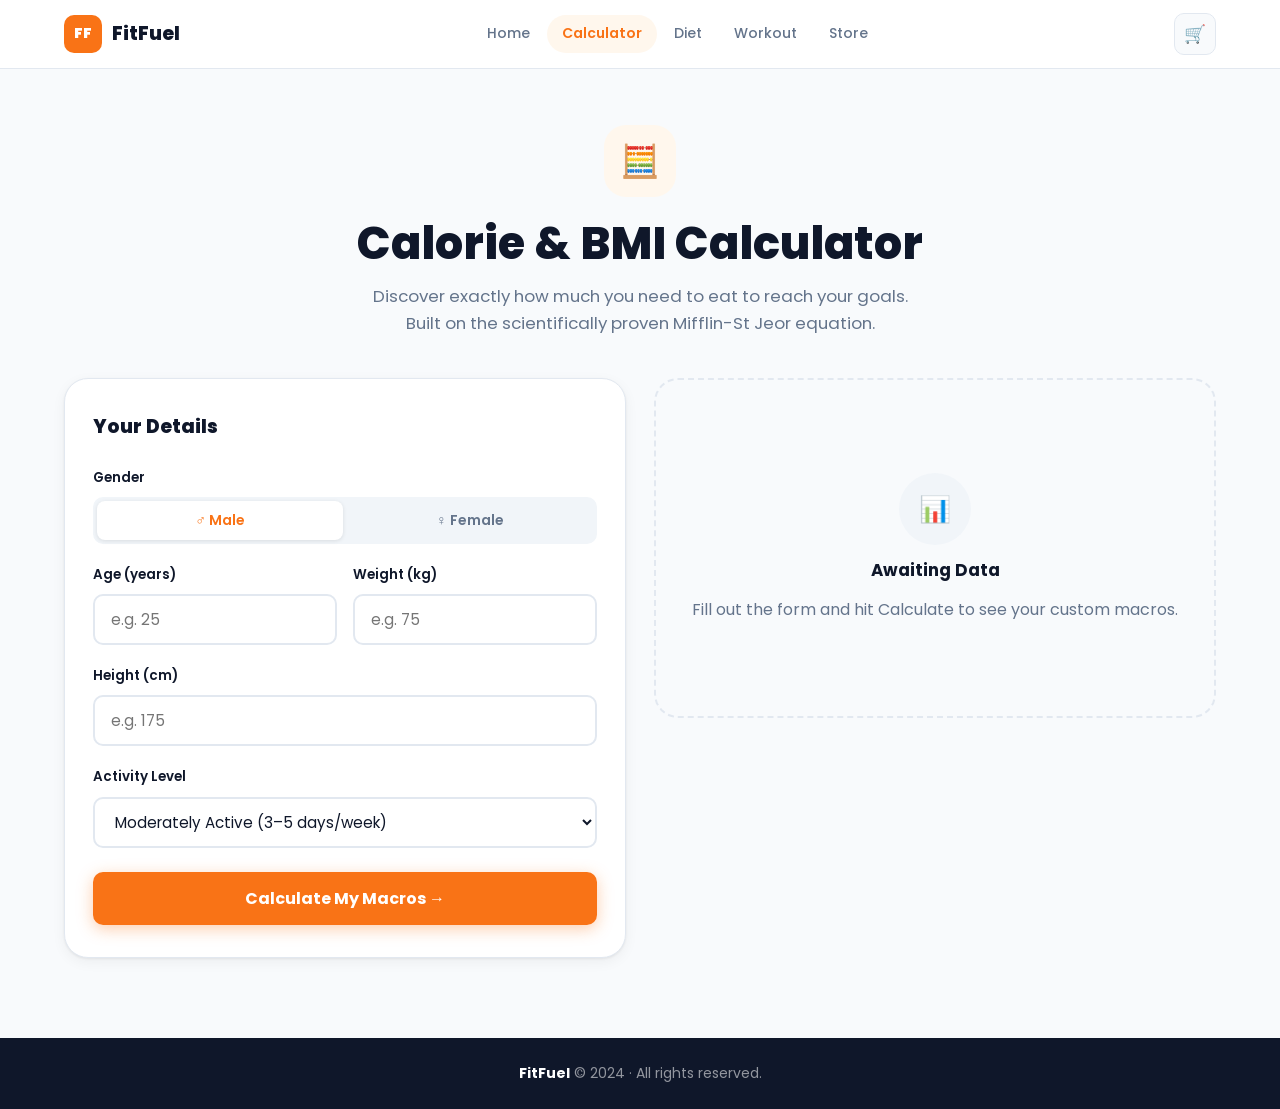
==== calculator.html @ c0cf62f4 "Add files via upload" ====
<!DOCTYPE html>
<html lang="en">
<head>
  <meta charset="UTF-8">
  <meta name="viewport" content="width=device-width, initial-scale=1.0">
  <title>Calorie & BMI Calculator — FitFuel</title>
  <meta name="description" content="Calculate your BMR, TDEE, BMI and ideal calorie targets using the Mifflin-St Jeor equation.">
  <link rel="stylesheet" href="style.css">
  <style>
    .calc-page { padding-bottom: 80px; }
    .calc-icon-wrap {
      width: 72px; height: 72px;
      background: var(--primary-light);
      border-radius: 22px;
      display: flex; align-items: center; justify-content: center;
      font-size: 2rem; margin: 0 auto 20px;
    }
    .calc-grid {
      display: grid;
      grid-template-columns: 1fr 1fr;
      gap: 28px;
      align-items: start;
    }
    .calc-form-card {
      background: #fff; border: 1px solid var(--border);
      border-radius: var(--r-lg); padding: 32px 28px;
      box-shadow: var(--shadow-sm);
    }
    .calc-form-card h2 { font-size: 1.2rem; font-weight: 800; margin-bottom: 24px; }
    .two-col { display: grid; grid-template-columns: 1fr 1fr; gap: 16px; }
    .calc-submit {
      width: 100%; padding: 14px;
      border-radius: var(--r-sm);
      background: linear-gradient(135deg, var(--primary), #f97316);
      color: #fff; font-size: 1rem; font-weight: 700;
      cursor: pointer; border: none;
      box-shadow: 0 4px 16px rgba(249,115,22,.35);
      transition: var(--t); margin-top: 4px;
    }
    .calc-submit:hover { transform: translateY(-2px); box-shadow: 0 8px 24px rgba(249,115,22,.45); }

    /* Results */
    .calc-result-card {
      background: #fff; border: 1px solid var(--border);
      border-radius: var(--r-lg); padding: 32px 28px;
      box-shadow: var(--shadow-sm);
    }
    .awaiting {
      min-height: 340px;
      display: flex; flex-direction: column;
      align-items: center; justify-content: center;
      gap: 12px; text-align: center; color: var(--muted);
      border: 2px dashed var(--border);
      border-radius: var(--r-lg); padding: 32px;
    }
    .awaiting .aw-icon {
      width: 72px; height: 72px;
      background: #f1f5f9; border-radius: 50%;
      display: flex; align-items: center; justify-content: center;
      font-size: 1.6rem;
    }
    .awaiting p:first-of-type { font-weight: 700; color: var(--fg); font-size: 1.05rem; }

    #calc-results { display: none; }
    .results-grid {
      display: grid; grid-template-columns: 1fr 1fr;
      gap: 14px; margin-top: 20px;
    }
    .res-tile {
      border: 2px solid var(--border); border-radius: var(--r);
      padding: 18px; text-align: center; transition: var(--t);
    }
    .res-tile.highlight { border-color: var(--primary); background: var(--primary-light); }
    .res-label { font-size: .72rem; font-weight: 700; color: var(--muted); text-transform: uppercase; letter-spacing: .06em; margin-bottom: 8px; }
    .res-value { font-size: 2.4rem; font-weight: 900; line-height: 1; color: var(--fg); }
    .res-tile.highlight .res-value { color: var(--primary); }
    .res-unit { font-size: .78rem; color: var(--muted); margin-top: 4px; }
    .res-full { grid-column: 1/-1; }
    .bmi-badge {
      display: inline-block; padding: 3px 14px;
      border-radius: 50px; font-size: .78rem; font-weight: 700;
      background: #dcfce7; color: #166534; margin-top: 8px;
    }
    .result-note {
      background: #eff6ff; border: 1px solid #bfdbfe;
      border-radius: var(--r-sm); padding: 14px 16px;
      font-size: .82rem; color: #1e40af;
      margin-top: 16px; line-height: 1.65;
    }
    .res-head { margin-bottom: 4px; }
    .res-head h2 { font-size: 1.15rem; font-weight: 800; }
    .res-head p  { font-size: .8rem; color: var(--muted); }

    @media (max-width: 820px) {
      .calc-grid   { grid-template-columns: 1fr; }
      .results-grid { grid-template-columns: 1fr 1fr; }
    }
    @media (max-width: 440px) {
      .two-col      { grid-template-columns: 1fr; }
      .results-grid { grid-template-columns: 1fr; }
    }
  </style>
</head>
<body>

<nav class="navbar">
  <div class="container nav-inner">
    <a href="index.html" class="nav-logo"><div class="logo-badge">FF</div>FitFuel</a>
    <div class="nav-toggle" onclick="this.nextElementSibling.classList.toggle('open')"><span></span><span></span><span></span></div>
    <div class="nav-links">
      <a href="index.html">Home</a>
      <a href="calculator.html" class="active">Calculator</a>
      <a href="diet.html">Diet</a>
      <a href="workout.html">Workout</a>
      <a href="store.html">Store</a>
    </div>
    <button class="nav-cart" onclick="location.href='store.html'" title="Cart">🛒<span class="cart-count"></span></button>
  </div>
</nav>

<main class="calc-page">
  <div class="container">
    <div class="page-header fade-up fade-up-1">
      <div class="calc-icon-wrap">🧮</div>
      <h1>Calorie &amp; BMI Calculator</h1>
      <p>Discover exactly how much you need to eat to reach your goals. Built on the scientifically proven Mifflin-St Jeor equation.</p>
    </div>

    <div class="calc-grid">
      <!-- Form -->
      <div class="calc-form-card fade-up fade-up-2">
        <h2>Your Details</h2>
        <form id="calc-form">
          <div class="form-group">
            <label>Gender</label>
            <div class="gender-toggle">
              <button type="button" class="gender-btn active" data-gender="male">♂ Male</button>
              <button type="button" class="gender-btn" data-gender="female">♀ Female</button>
            </div>
          </div>
          <div class="two-col">
            <div class="form-group">
              <label for="age">Age (years)</label>
              <input type="number" id="age" class="form-control" placeholder="e.g. 25" min="10" max="100" required>
            </div>
            <div class="form-group">
              <label for="weight">Weight (kg)</label>
              <input type="number" id="weight" class="form-control" placeholder="e.g. 75" min="30" step="0.1" required>
            </div>
          </div>
          <div class="form-group">
            <label for="height">Height (cm)</label>
            <input type="number" id="height" class="form-control" placeholder="e.g. 175" min="100" max="250" required>
          </div>
          <div class="form-group">
            <label for="activity">Activity Level</label>
            <select id="activity" class="form-control">
              <option value="1.2">Sedentary (desk job, no exercise)</option>
              <option value="1.375">Lightly Active (1–3 days/week)</option>
              <option value="1.55" selected>Moderately Active (3–5 days/week)</option>
              <option value="1.725">Very Active (6–7 days/week)</option>
              <option value="1.9">Extremely Active (athlete / physical job)</option>
            </select>
          </div>
          <button type="submit" class="calc-submit">Calculate My Macros →</button>
        </form>
      </div>

      <!-- Results -->
      <div class="fade-up fade-up-3">
        <div class="awaiting" id="calc-empty">
          <div class="aw-icon">📊</div>
          <p>Awaiting Data</p>
          <p>Fill out the form and hit Calculate to see your custom macros.</p>
        </div>

        <div id="calc-results" class="calc-result-card">
          <div class="res-head">
            <h2>Your Results</h2>
            <p>Based on Mifflin-St Jeor equation</p>
          </div>
          <div class="results-grid">
            <div class="res-tile">
              <div class="res-label">Basal Metabolic Rate</div>
              <div class="res-value" id="res-bmr">—</div>
              <div class="res-unit">kcal / day at rest</div>
            </div>
            <div class="res-tile highlight">
              <div class="res-label">Maintenance (TDEE)</div>
              <div class="res-value" id="res-maintenance">—</div>
              <div class="res-unit">kcal / day</div>
            </div>
            <div class="res-tile">
              <div class="res-label">Weight Loss (−500 kcal)</div>
              <div class="res-value" id="res-loss" style="color:#2563eb">—</div>
              <div class="res-unit">kcal / day</div>
            </div>
            <div class="res-tile">
              <div class="res-label">Muscle Gain (+500 kcal)</div>
              <div class="res-value" id="res-gain" style="color:#16a34a">—</div>
              <div class="res-unit">kcal / day</div>
            </div>
            <div class="res-tile res-full">
              <div class="res-label">Body Mass Index (BMI)</div>
              <div class="res-value" id="res-bmi" style="font-size:2.8rem">—</div>
              <div><span class="bmi-badge" id="res-bmi-label">—</span></div>
            </div>
          </div>
          <div class="result-note">
            ℹ️ A 500 kcal daily deficit creates ~0.5 kg fat loss per week. A 500 kcal surplus supports muscle growth when combined with progressive resistance training.
          </div>
        </div>
      </div>
    </div>
  </div>
</main>

<footer><strong>FitFuel</strong> &copy; 2024 · All rights reserved.</footer>
<div id="toast"></div>
<script src="script.js"></script>
<script>
  document.getElementById('calc-form').addEventListener('submit', function() {
    document.getElementById('calc-empty').style.display = 'none';
  });
</script>
</body>
</html>
---- style.css ----
/* =============================================
   FitFuel — style.css  (Final Version)
   ============================================= */
@import url('https://fonts.googleapis.com/css2?family=Poppins:wght@300;400;500;600;700;800;900&display=swap');

*, *::before, *::after { box-sizing: border-box; margin: 0; padding: 0; }

:root {
  --primary:      #f97316;
  --primary-dark: #ea580c;
  --primary-light:#fff7ed;
  --fg:           #0f172a;
  --muted:        #64748b;
  --border:       #e2e8f0;
  --bg:           #f8fafc;
  --white:        #ffffff;
  --shadow-sm:    0 1px 3px rgba(0,0,0,.07),0 4px 14px rgba(0,0,0,.05);
  --shadow-md:    0 4px 24px rgba(0,0,0,.1);
  --shadow-lg:    0 16px 48px rgba(0,0,0,.14);
  --r:            16px;
  --r-sm:         10px;
  --r-lg:         24px;
  --r-xl:         32px;
  --t:            all .22s ease;
}

html { scroll-behavior: smooth; }
body {
  font-family: 'Poppins', sans-serif;
  background: var(--bg);
  color: var(--fg);
  line-height: 1.65;
  font-size: 16px;
  min-height: 100vh;
  display: flex;
  flex-direction: column;
}
img { max-width: 100%; display: block; }
a   { text-decoration: none; color: inherit; }
ul  { list-style: none; }
button { font-family: inherit; cursor: pointer; border: none; background: none; }
input, select, textarea { font-family: inherit; }
main { flex: 1; }

/* ── Layout ── */
.container { max-width: 1200px; margin: 0 auto; padding: 0 24px; }

/* ── Navbar ── */
.navbar {
  position: sticky; top: 0; z-index: 100;
  background: rgba(255,255,255,.92);
  backdrop-filter: blur(14px);
  -webkit-backdrop-filter: blur(14px);
  border-bottom: 1px solid var(--border);
}
.nav-inner {
  display: flex; align-items: center; justify-content: space-between;
  height: 68px; gap: 16px;
}
.nav-logo {
  display: flex; align-items: center; gap: 10px;
  font-size: 1.2rem; font-weight: 800; color: var(--fg);
}
.logo-badge {
  width: 38px; height: 38px;
  background: var(--primary); color: #fff;
  border-radius: 10px;
  display: flex; align-items: center; justify-content: center;
  font-weight: 900; font-size: .9rem; flex-shrink: 0;
}
.nav-links { display: flex; align-items: center; gap: 2px; }
.nav-links a {
  padding: 7px 15px; border-radius: 50px;
  font-size: .875rem; font-weight: 500; color: var(--muted);
  transition: var(--t);
}
.nav-links a:hover { color: var(--fg); background: var(--bg); }
.nav-links a.active { color: var(--primary); background: var(--primary-light); font-weight: 600; }
.nav-cart {
  position: relative; width: 42px; height: 42px;
  border-radius: var(--r-sm);
  background: var(--bg); border: 1.5px solid var(--border);
  display: flex; align-items: center; justify-content: center;
  font-size: 1.1rem; cursor: pointer; transition: var(--t);
}
.nav-cart:hover { border-color: var(--primary); color: var(--primary); }
.cart-count {
  position: absolute; top: -6px; right: -6px;
  background: var(--primary); color: #fff;
  font-size: .62rem; font-weight: 800;
  width: 18px; height: 18px; border-radius: 50%;
  display: none; align-items: center; justify-content: center;
}
.cart-count.visible { display: flex; }
.nav-toggle { display: none; flex-direction: column; gap: 5px; cursor: pointer; padding: 4px; }
.nav-toggle span { display: block; width: 22px; height: 2px; background: var(--fg); border-radius: 2px; transition: var(--t); }

/* ── Footer ── */
footer {
  background: var(--fg); color: rgba(255,255,255,.55);
  text-align: center; padding: 24px 16px;
  font-size: .875rem;
}
footer strong { color: #fff; }

/* ── Buttons ── */
.btn {
  display: inline-flex; align-items: center; justify-content: center; gap: 8px;
  padding: 13px 28px; border-radius: var(--r-sm);
  font-weight: 700; font-size: .95rem; cursor: pointer; border: none;
  transition: var(--t);
}
.btn-primary {
  background: linear-gradient(135deg, var(--primary), #f97316);
  color: #fff;
  box-shadow: 0 4px 16px rgba(249,115,22,.35);
}
.btn-primary:hover { transform: translateY(-2px); box-shadow: 0 8px 24px rgba(249,115,22,.45); }
.btn-white {
  background: #fff; color: var(--fg);
  border: 2px solid var(--border);
}
.btn-white:hover { border-color: rgba(249,115,22,.5); background: var(--primary-light); transform: translateY(-1px); }
.btn-outline { background: transparent; border: 2px solid var(--fg); color: var(--fg); }
.btn-outline:hover { background: var(--fg); color: #fff; }

/* ── Section tag ── */
.section-tag {
  display: inline-flex; align-items: center; gap: 7px;
  background: var(--primary-light); color: var(--primary);
  padding: 6px 16px; border-radius: 50px;
  font-size: .8rem; font-weight: 600;
  border: 1px solid rgba(249,115,22,.2);
  margin-bottom: 16px;
}

/* ── Page header ── */
.page-header { text-align: center; padding: 56px 0 40px; }
.page-header h1 {
  font-size: clamp(2rem, 5vw, 2.8rem);
  font-weight: 800; line-height: 1.2; margin-bottom: 12px;
}
.page-header p { font-size: 1.05rem; color: var(--muted); max-width: 560px; margin: 0 auto; }

/* ── Text gradient ── */
.text-gradient {
  background: linear-gradient(135deg, var(--primary) 0%, #f59e0b 100%);
  -webkit-background-clip: text; -webkit-text-fill-color: transparent;
  background-clip: text;
}

/* ── Cards ── */
.card {
  background: var(--white); border-radius: var(--r-lg);
  border: 1px solid var(--border); box-shadow: var(--shadow-sm);
  transition: var(--t);
}
.card:hover { box-shadow: var(--shadow-md); }

/* ── Form ── */
.form-group { margin-bottom: 20px; }
.form-group label {
  display: block; font-size: .84rem; font-weight: 600;
  color: var(--fg); margin-bottom: 8px;
}
.form-control {
  width: 100%; padding: 12px 16px;
  border: 2px solid var(--border); border-radius: var(--r-sm);
  font-size: .95rem; background: #fff; color: var(--fg);
  transition: var(--t); outline: none;
}
.form-control:focus { border-color: var(--primary); box-shadow: 0 0 0 4px rgba(249,115,22,.1); }

/* Gender toggle */
.gender-toggle {
  display: flex; background: #f1f5f9;
  border-radius: var(--r-sm); padding: 4px; gap: 4px;
}
.gender-btn {
  flex: 1; padding: 9px; font-size: .875rem; font-weight: 600;
  border-radius: 8px; transition: var(--t); color: var(--muted);
}
.gender-btn.active {
  background: #fff; color: var(--primary);
  box-shadow: 0 1px 4px rgba(0,0,0,.1);
}
.gender-btn:hover:not(.active) { color: var(--fg); }

/* Toggle group */
.toggle-group { display: flex; background: #f1f5f9; border-radius: var(--r-sm); padding: 4px; gap: 4px; }
.toggle-btn { flex: 1; padding: 9px; font-size: .85rem; font-weight: 600; border-radius: 8px; transition: var(--t); color: var(--muted); }
.toggle-btn.active { background: #fff; color: var(--primary); box-shadow: 0 1px 4px rgba(0,0,0,.1); }
.toggle-btn:hover:not(.active) { color: var(--fg); }

/* Radio cards */
.radio-cards { display: flex; flex-direction: column; gap: 8px; }
.radio-card {
  display: flex; align-items: flex-start; gap: 12px;
  padding: 14px 16px; border: 2px solid var(--border);
  border-radius: var(--r-sm); cursor: pointer; transition: var(--t);
}
.radio-card.active { border-color: var(--primary); background: var(--primary-light); }
.radio-card:hover:not(.active) { border-color: rgba(249,115,22,.35); }
.radio-dot {
  width: 18px; height: 18px; border-radius: 50%;
  border: 2px solid var(--border); background: #fff;
  flex-shrink: 0; margin-top: 1px; transition: var(--t);
  display: flex; align-items: center; justify-content: center;
}
.radio-card.active .radio-dot { border-color: var(--primary); background: var(--primary); }
.radio-card.active .radio-dot::after {
  content: ''; width: 6px; height: 6px;
  background: #fff; border-radius: 50%;
}
.radio-card-text strong { display: block; font-size: .9rem; font-weight: 700; }
.radio-card-text span   { font-size: .8rem; color: var(--muted); }

/* Badges */
.badge {
  display: inline-flex; align-items: center;
  padding: 3px 10px; border-radius: 50px;
  font-size: .72rem; font-weight: 700;
  text-transform: uppercase; letter-spacing: .04em;
}
.badge-compound  { background: #fff7ed; color: #c2410c; border: 1px solid #fed7aa; }
.badge-isolation { background: #eff6ff; color: #1d4ed8; border: 1px solid #bfdbfe; }

/* Stars */
.stars { color: #f59e0b; font-size: .85rem; }

/* Macro pills */
.macro-pills { display: flex; gap: 8px; flex-wrap: wrap; }
.macro-pill { padding: 4px 10px; border-radius: 8px; font-size: .75rem; font-weight: 700; }
.macro-kcal { background: #f1f5f9; color: #475569; }
.macro-p    { background: #fef2f2; color: #dc2626; }
.macro-c    { background: #eff6ff; color: #2563eb; }
.macro-f    { background: #fefce8; color: #ca8a04; }

/* Toast */
#toast {
  position: fixed; bottom: 24px; right: 24px;
  background: var(--fg); color: #fff;
  padding: 14px 22px; border-radius: var(--r-sm);
  font-size: .875rem; font-weight: 600;
  box-shadow: 0 8px 24px rgba(0,0,0,.25);
  transform: translateY(80px); opacity: 0;
  transition: all .3s ease; z-index: 999; max-width: 300px;
}
#toast.show { transform: translateY(0); opacity: 1; }

/* ── Responsive ── */
@media (max-width: 768px) {
  .nav-links {
    display: none; flex-direction: column; position: absolute;
    top: 68px; left: 0; right: 0;
    background: #fff; border-bottom: 1px solid var(--border);
    padding: 16px 24px; gap: 4px;
  }
  .nav-links.open { display: flex; }
  .navbar { position: relative; }
  .nav-toggle { display: flex; }
  .container { padding: 0 16px; }
  .page-header { padding: 36px 0 28px; }
}

/* ── Animations ── */
@keyframes float {
  0%,100% { transform: translateY(0); }
  50%      { transform: translateY(-10px); }
}
.float { animation: float 3s ease-in-out infinite; }

@keyframes fadeUp {
  from { opacity: 0; transform: translateY(24px); }
  to   { opacity: 1; transform: translateY(0); }
}
.fade-up { animation: fadeUp .6s ease forwards; }
.fade-up-1 { animation-delay: .1s; opacity: 0; }
.fade-up-2 { animation-delay: .2s; opacity: 0; }
.fade-up-3 { animation-delay: .3s; opacity: 0; }
.fade-up-4 { animation-delay: .4s; opacity: 0; }
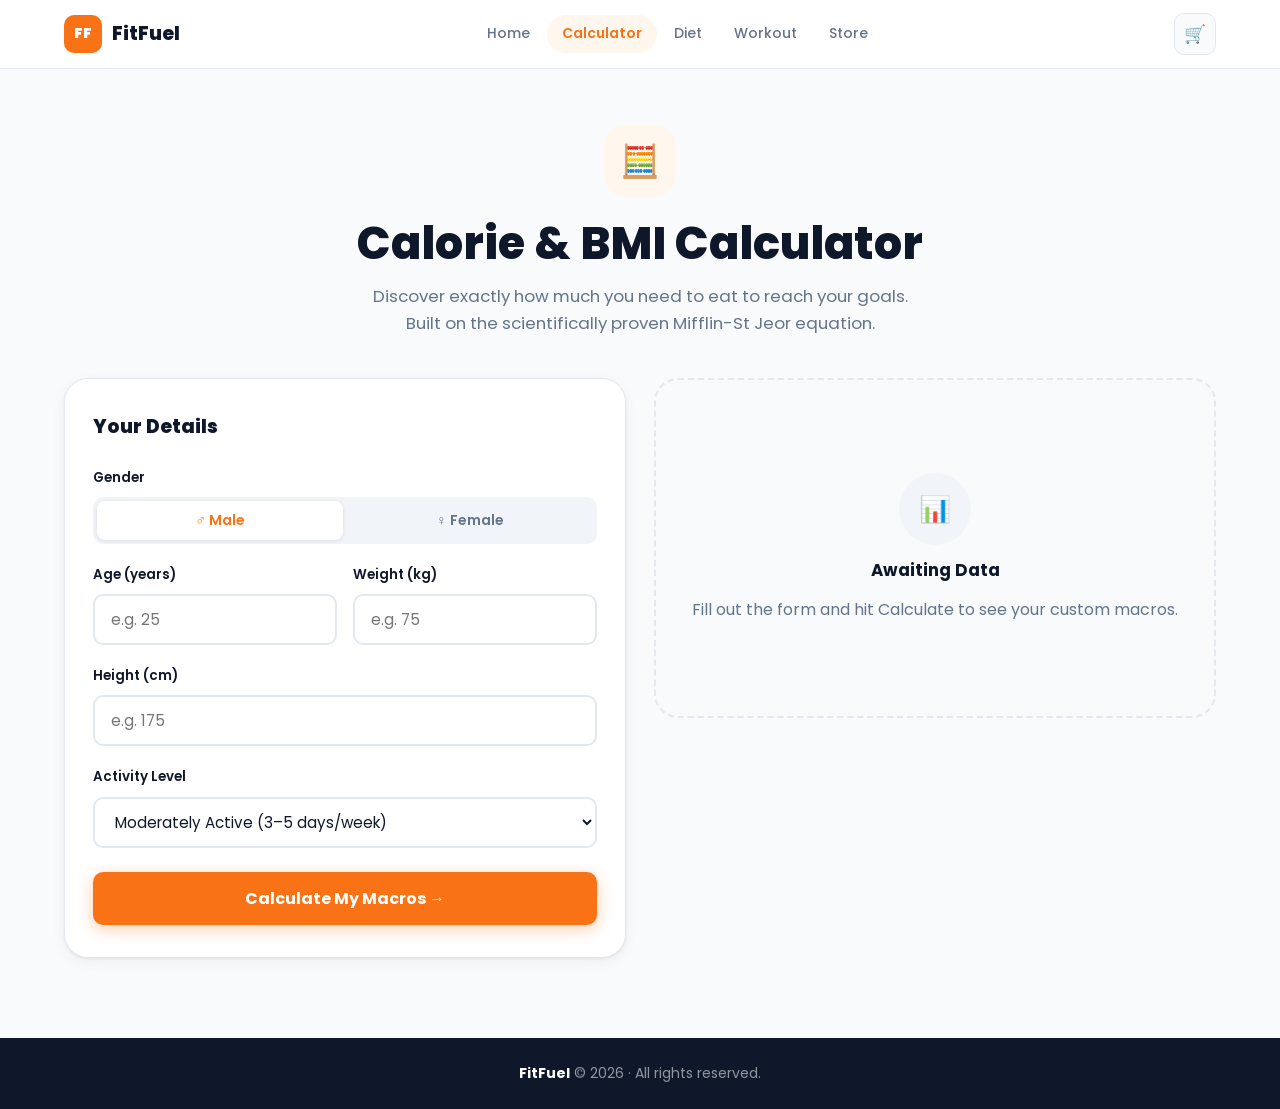
==== commit 6692558e: "Add files via upload" ====
--- a/calculator.html
+++ b/calculator.html
@@ -1,227 +1,359 @@
 <!DOCTYPE html>
 <html lang="en">
+
 <head>
   <meta charset="UTF-8">
   <meta name="viewport" content="width=device-width, initial-scale=1.0">
   <title>Calorie & BMI Calculator — FitFuel</title>
-  <meta name="description" content="Calculate your BMR, TDEE, BMI and ideal calorie targets using the Mifflin-St Jeor equation.">
+  <meta name="description"
+    content="Calculate your BMR, TDEE, BMI and ideal calorie targets using the Mifflin-St Jeor equation.">
   <link rel="stylesheet" href="style.css">
   <style>
-    .calc-page { padding-bottom: 80px; }
+    .calc-page {
+      padding-bottom: 80px;
+    }
+
     .calc-icon-wrap {
-      width: 72px; height: 72px;
+      width: 72px;
+      height: 72px;
       background: var(--primary-light);
       border-radius: 22px;
-      display: flex; align-items: center; justify-content: center;
-      font-size: 2rem; margin: 0 auto 20px;
-    }
+      display: flex;
+      align-items: center;
+      justify-content: center;
+      font-size: 2rem;
+      margin: 0 auto 20px;
+    }
+
     .calc-grid {
       display: grid;
       grid-template-columns: 1fr 1fr;
       gap: 28px;
       align-items: start;
     }
+
     .calc-form-card {
-      background: #fff; border: 1px solid var(--border);
-      border-radius: var(--r-lg); padding: 32px 28px;
+      background: #fff;
+      border: 1px solid var(--border);
+      border-radius: var(--r-lg);
+      padding: 32px 28px;
       box-shadow: var(--shadow-sm);
     }
-    .calc-form-card h2 { font-size: 1.2rem; font-weight: 800; margin-bottom: 24px; }
-    .two-col { display: grid; grid-template-columns: 1fr 1fr; gap: 16px; }
+
+    .calc-form-card h2 {
+      font-size: 1.2rem;
+      font-weight: 800;
+      margin-bottom: 24px;
+    }
+
+    .two-col {
+      display: grid;
+      grid-template-columns: 1fr 1fr;
+      gap: 16px;
+    }
+
     .calc-submit {
-      width: 100%; padding: 14px;
+      width: 100%;
+      padding: 14px;
       border-radius: var(--r-sm);
       background: linear-gradient(135deg, var(--primary), #f97316);
-      color: #fff; font-size: 1rem; font-weight: 700;
-      cursor: pointer; border: none;
-      box-shadow: 0 4px 16px rgba(249,115,22,.35);
-      transition: var(--t); margin-top: 4px;
-    }
-    .calc-submit:hover { transform: translateY(-2px); box-shadow: 0 8px 24px rgba(249,115,22,.45); }
+      color: #fff;
+      font-size: 1rem;
+      font-weight: 700;
+      cursor: pointer;
+      border: none;
+      box-shadow: 0 4px 16px rgba(249, 115, 22, .35);
+      transition: var(--t);
+      margin-top: 4px;
+    }
+
+    .calc-submit:hover {
+      transform: translateY(-2px);
+      box-shadow: 0 8px 24px rgba(249, 115, 22, .45);
+    }
 
     /* Results */
     .calc-result-card {
-      background: #fff; border: 1px solid var(--border);
-      border-radius: var(--r-lg); padding: 32px 28px;
+      background: #fff;
+      border: 1px solid var(--border);
+      border-radius: var(--r-lg);
+      padding: 32px 28px;
       box-shadow: var(--shadow-sm);
     }
+
     .awaiting {
       min-height: 340px;
-      display: flex; flex-direction: column;
-      align-items: center; justify-content: center;
-      gap: 12px; text-align: center; color: var(--muted);
+      display: flex;
+      flex-direction: column;
+      align-items: center;
+      justify-content: center;
+      gap: 12px;
+      text-align: center;
+      color: var(--muted);
       border: 2px dashed var(--border);
-      border-radius: var(--r-lg); padding: 32px;
-    }
+      border-radius: var(--r-lg);
+      padding: 32px;
+    }
+
     .awaiting .aw-icon {
-      width: 72px; height: 72px;
-      background: #f1f5f9; border-radius: 50%;
-      display: flex; align-items: center; justify-content: center;
+      width: 72px;
+      height: 72px;
+      background: #f1f5f9;
+      border-radius: 50%;
+      display: flex;
+      align-items: center;
+      justify-content: center;
       font-size: 1.6rem;
     }
-    .awaiting p:first-of-type { font-weight: 700; color: var(--fg); font-size: 1.05rem; }
-
-    #calc-results { display: none; }
+
+    .awaiting p:first-of-type {
+      font-weight: 700;
+      color: var(--fg);
+      font-size: 1.05rem;
+    }
+
+    #calc-results {
+      display: none;
+    }
+
     .results-grid {
-      display: grid; grid-template-columns: 1fr 1fr;
-      gap: 14px; margin-top: 20px;
-    }
+      display: grid;
+      grid-template-columns: 1fr 1fr;
+      gap: 14px;
+      margin-top: 20px;
+    }
+
     .res-tile {
-      border: 2px solid var(--border); border-radius: var(--r);
-      padding: 18px; text-align: center; transition: var(--t);
-    }
-    .res-tile.highlight { border-color: var(--primary); background: var(--primary-light); }
-    .res-label { font-size: .72rem; font-weight: 700; color: var(--muted); text-transform: uppercase; letter-spacing: .06em; margin-bottom: 8px; }
-    .res-value { font-size: 2.4rem; font-weight: 900; line-height: 1; color: var(--fg); }
-    .res-tile.highlight .res-value { color: var(--primary); }
-    .res-unit { font-size: .78rem; color: var(--muted); margin-top: 4px; }
-    .res-full { grid-column: 1/-1; }
+      border: 2px solid var(--border);
+      border-radius: var(--r);
+      padding: 18px;
+      text-align: center;
+      transition: var(--t);
+    }
+
+    .res-tile.highlight {
+      border-color: var(--primary);
+      background: var(--primary-light);
+    }
+
+    .res-label {
+      font-size: .72rem;
+      font-weight: 700;
+      color: var(--muted);
+      text-transform: uppercase;
+      letter-spacing: .06em;
+      margin-bottom: 8px;
+    }
+
+    .res-value {
+      font-size: 2.4rem;
+      font-weight: 900;
+      line-height: 1;
+      color: var(--fg);
+    }
+
+    .res-tile.highlight .res-value {
+      color: var(--primary);
+    }
+
+    .res-unit {
+      font-size: .78rem;
+      color: var(--muted);
+      margin-top: 4px;
+    }
+
+    .res-full {
+      grid-column: 1/-1;
+    }
+
     .bmi-badge {
-      display: inline-block; padding: 3px 14px;
-      border-radius: 50px; font-size: .78rem; font-weight: 700;
-      background: #dcfce7; color: #166534; margin-top: 8px;
-    }
+      display: inline-block;
+      padding: 3px 14px;
+      border-radius: 50px;
+      font-size: .78rem;
+      font-weight: 700;
+      background: #dcfce7;
+      color: #166534;
+      margin-top: 8px;
+    }
+
     .result-note {
-      background: #eff6ff; border: 1px solid #bfdbfe;
-      border-radius: var(--r-sm); padding: 14px 16px;
-      font-size: .82rem; color: #1e40af;
-      margin-top: 16px; line-height: 1.65;
-    }
-    .res-head { margin-bottom: 4px; }
-    .res-head h2 { font-size: 1.15rem; font-weight: 800; }
-    .res-head p  { font-size: .8rem; color: var(--muted); }
+      background: #eff6ff;
+      border: 1px solid #bfdbfe;
+      border-radius: var(--r-sm);
+      padding: 14px 16px;
+      font-size: .82rem;
+      color: #1e40af;
+      margin-top: 16px;
+      line-height: 1.65;
+    }
+
+    .res-head {
+      margin-bottom: 4px;
+    }
+
+    .res-head h2 {
+      font-size: 1.15rem;
+      font-weight: 800;
+    }
+
+    .res-head p {
+      font-size: .8rem;
+      color: var(--muted);
+    }
 
     @media (max-width: 820px) {
-      .calc-grid   { grid-template-columns: 1fr; }
-      .results-grid { grid-template-columns: 1fr 1fr; }
-    }
+      .calc-grid {
+        grid-template-columns: 1fr;
+      }
+
+      .results-grid {
+        grid-template-columns: 1fr 1fr;
+      }
+    }
+
     @media (max-width: 440px) {
-      .two-col      { grid-template-columns: 1fr; }
-      .results-grid { grid-template-columns: 1fr; }
+      .two-col {
+        grid-template-columns: 1fr;
+      }
+
+      .results-grid {
+        grid-template-columns: 1fr;
+      }
     }
   </style>
 </head>
+
 <body>
 
-<nav class="navbar">
-  <div class="container nav-inner">
-    <a href="index.html" class="nav-logo"><div class="logo-badge">FF</div>FitFuel</a>
-    <div class="nav-toggle" onclick="this.nextElementSibling.classList.toggle('open')"><span></span><span></span><span></span></div>
-    <div class="nav-links">
-      <a href="index.html">Home</a>
-      <a href="calculator.html" class="active">Calculator</a>
-      <a href="diet.html">Diet</a>
-      <a href="workout.html">Workout</a>
-      <a href="store.html">Store</a>
+  <nav class="navbar">
+    <div class="container nav-inner">
+      <a href="index.html" class="nav-logo">
+        <div class="logo-badge">FF</div>FitFuel
+      </a>
+      <div class="nav-toggle" onclick="this.nextElementSibling.classList.toggle('open')">
+        <span></span><span></span><span></span>
+      </div>
+      <div class="nav-links">
+        <a href="index.html">Home</a>
+        <a href="calculator.html" class="active">Calculator</a>
+        <a href="diet.html">Diet</a>
+        <a href="workout.html">Workout</a>
+        <a href="store.html">Store</a>
+      </div>
+      <button class="nav-cart" onclick="location.href='store.html'" title="Cart">🛒<span
+          class="cart-count"></span></button>
     </div>
-    <button class="nav-cart" onclick="location.href='store.html'" title="Cart">🛒<span class="cart-count"></span></button>
-  </div>
-</nav>
-
-<main class="calc-page">
-  <div class="container">
-    <div class="page-header fade-up fade-up-1">
-      <div class="calc-icon-wrap">🧮</div>
-      <h1>Calorie &amp; BMI Calculator</h1>
-      <p>Discover exactly how much you need to eat to reach your goals. Built on the scientifically proven Mifflin-St Jeor equation.</p>
-    </div>
-
-    <div class="calc-grid">
-      <!-- Form -->
-      <div class="calc-form-card fade-up fade-up-2">
-        <h2>Your Details</h2>
-        <form id="calc-form">
-          <div class="form-group">
-            <label>Gender</label>
-            <div class="gender-toggle">
-              <button type="button" class="gender-btn active" data-gender="male">♂ Male</button>
-              <button type="button" class="gender-btn" data-gender="female">♀ Female</button>
-            </div>
+  </nav>
+
+  <main class="calc-page">
+    <div class="container">
+      <div class="page-header fade-up fade-up-1">
+        <div class="calc-icon-wrap">🧮</div>
+        <h1>Calorie &amp; BMI Calculator</h1>
+        <p>Discover exactly how much you need to eat to reach your goals. Built on the scientifically proven Mifflin-St
+          Jeor equation.</p>
+      </div>
+
+      <div class="calc-grid">
+        <!-- Form -->
+        <div class="calc-form-card fade-up fade-up-2">
+          <h2>Your Details</h2>
+          <form id="calc-form">
+            <div class="form-group">
+              <label>Gender</label>
+              <div class="gender-toggle">
+                <button type="button" class="gender-btn active" data-gender="male">♂ Male</button>
+                <button type="button" class="gender-btn" data-gender="female">♀ Female</button>
+              </div>
+            </div>
+            <div class="two-col">
+              <div class="form-group">
+                <label for="age">Age (years)</label>
+                <input type="number" id="age" class="form-control" placeholder="e.g. 25" min="10" max="100" required>
+              </div>
+              <div class="form-group">
+                <label for="weight">Weight (kg)</label>
+                <input type="number" id="weight" class="form-control" placeholder="e.g. 75" min="30" step="0.1"
+                  required>
+              </div>
+            </div>
+            <div class="form-group">
+              <label for="height">Height (cm)</label>
+              <input type="number" id="height" class="form-control" placeholder="e.g. 175" min="100" max="250" required>
+            </div>
+            <div class="form-group">
+              <label for="activity">Activity Level</label>
+              <select id="activity" class="form-control">
+                <option value="1.2">Sedentary (desk job, no exercise)</option>
+                <option value="1.375">Lightly Active (1–3 days/week)</option>
+                <option value="1.55" selected>Moderately Active (3–5 days/week)</option>
+                <option value="1.725">Very Active (6–7 days/week)</option>
+                <option value="1.9">Extremely Active (athlete / physical job)</option>
+              </select>
+            </div>
+            <button type="submit" class="calc-submit">Calculate My Macros →</button>
+          </form>
+        </div>
+
+        <!-- Results -->
+        <div class="fade-up fade-up-3">
+          <div class="awaiting" id="calc-empty">
+            <div class="aw-icon">📊</div>
+            <p>Awaiting Data</p>
+            <p>Fill out the form and hit Calculate to see your custom macros.</p>
           </div>
-          <div class="two-col">
-            <div class="form-group">
-              <label for="age">Age (years)</label>
-              <input type="number" id="age" class="form-control" placeholder="e.g. 25" min="10" max="100" required>
-            </div>
-            <div class="form-group">
-              <label for="weight">Weight (kg)</label>
-              <input type="number" id="weight" class="form-control" placeholder="e.g. 75" min="30" step="0.1" required>
-            </div>
-          </div>
-          <div class="form-group">
-            <label for="height">Height (cm)</label>
-            <input type="number" id="height" class="form-control" placeholder="e.g. 175" min="100" max="250" required>
-          </div>
-          <div class="form-group">
-            <label for="activity">Activity Level</label>
-            <select id="activity" class="form-control">
-              <option value="1.2">Sedentary (desk job, no exercise)</option>
-              <option value="1.375">Lightly Active (1–3 days/week)</option>
-              <option value="1.55" selected>Moderately Active (3–5 days/week)</option>
-              <option value="1.725">Very Active (6–7 days/week)</option>
-              <option value="1.9">Extremely Active (athlete / physical job)</option>
-            </select>
-          </div>
-          <button type="submit" class="calc-submit">Calculate My Macros →</button>
-        </form>
-      </div>
-
-      <!-- Results -->
-      <div class="fade-up fade-up-3">
-        <div class="awaiting" id="calc-empty">
-          <div class="aw-icon">📊</div>
-          <p>Awaiting Data</p>
-          <p>Fill out the form and hit Calculate to see your custom macros.</p>
-        </div>
-
-        <div id="calc-results" class="calc-result-card">
-          <div class="res-head">
-            <h2>Your Results</h2>
-            <p>Based on Mifflin-St Jeor equation</p>
-          </div>
-          <div class="results-grid">
-            <div class="res-tile">
-              <div class="res-label">Basal Metabolic Rate</div>
-              <div class="res-value" id="res-bmr">—</div>
-              <div class="res-unit">kcal / day at rest</div>
-            </div>
-            <div class="res-tile highlight">
-              <div class="res-label">Maintenance (TDEE)</div>
-              <div class="res-value" id="res-maintenance">—</div>
-              <div class="res-unit">kcal / day</div>
-            </div>
-            <div class="res-tile">
-              <div class="res-label">Weight Loss (−500 kcal)</div>
-              <div class="res-value" id="res-loss" style="color:#2563eb">—</div>
-              <div class="res-unit">kcal / day</div>
-            </div>
-            <div class="res-tile">
-              <div class="res-label">Muscle Gain (+500 kcal)</div>
-              <div class="res-value" id="res-gain" style="color:#16a34a">—</div>
-              <div class="res-unit">kcal / day</div>
-            </div>
-            <div class="res-tile res-full">
-              <div class="res-label">Body Mass Index (BMI)</div>
-              <div class="res-value" id="res-bmi" style="font-size:2.8rem">—</div>
-              <div><span class="bmi-badge" id="res-bmi-label">—</span></div>
-            </div>
-          </div>
-          <div class="result-note">
-            ℹ️ A 500 kcal daily deficit creates ~0.5 kg fat loss per week. A 500 kcal surplus supports muscle growth when combined with progressive resistance training.
+
+          <div id="calc-results" class="calc-result-card">
+            <div class="res-head">
+              <h2>Your Results</h2>
+              <p>Based on Mifflin-St Jeor equation</p>
+            </div>
+            <div class="results-grid">
+              <div class="res-tile">
+                <div class="res-label">Basal Metabolic Rate</div>
+                <div class="res-value" id="res-bmr">—</div>
+                <div class="res-unit">kcal / day at rest</div>
+              </div>
+              <div class="res-tile highlight">
+                <div class="res-label">Maintenance (TDEE)</div>
+                <div class="res-value" id="res-maintenance">—</div>
+                <div class="res-unit">kcal / day</div>
+              </div>
+              <div class="res-tile">
+                <div class="res-label">Weight Loss (−500 kcal)</div>
+                <div class="res-value" id="res-loss" style="color:#2563eb">—</div>
+                <div class="res-unit">kcal / day</div>
+              </div>
+              <div class="res-tile">
+                <div class="res-label">Muscle Gain (+500 kcal)</div>
+                <div class="res-value" id="res-gain" style="color:#16a34a">—</div>
+                <div class="res-unit">kcal / day</div>
+              </div>
+              <div class="res-tile res-full">
+                <div class="res-label">Body Mass Index (BMI)</div>
+                <div class="res-value" id="res-bmi" style="font-size:2.8rem">—</div>
+                <div><span class="bmi-badge" id="res-bmi-label">—</span></div>
+              </div>
+            </div>
+            <div class="result-note">
+              ℹ️ A 500 kcal daily deficit creates ~0.5 kg fat loss per week. A 500 kcal surplus supports muscle growth
+              when combined with progressive resistance training.
+            </div>
           </div>
         </div>
       </div>
     </div>
-  </div>
-</main>
-
-<footer><strong>FitFuel</strong> &copy; 2024 · All rights reserved.</footer>
-<div id="toast"></div>
-<script src="script.js"></script>
-<script>
-  document.getElementById('calc-form').addEventListener('submit', function() {
-    document.getElementById('calc-empty').style.display = 'none';
-  });
-</script>
+  </main>
+
+  <footer><strong>FitFuel</strong> &copy; 2026 · All rights reserved.</footer>
+  <div id="toast"></div>
+  <script src="script.js"></script>
+  <script>
+    document.getElementById('calc-form').addEventListener('submit', function () {
+      document.getElementById('calc-empty').style.display = 'none';
+    });
+  </script>
 </body>
-</html>
+
+</html>
